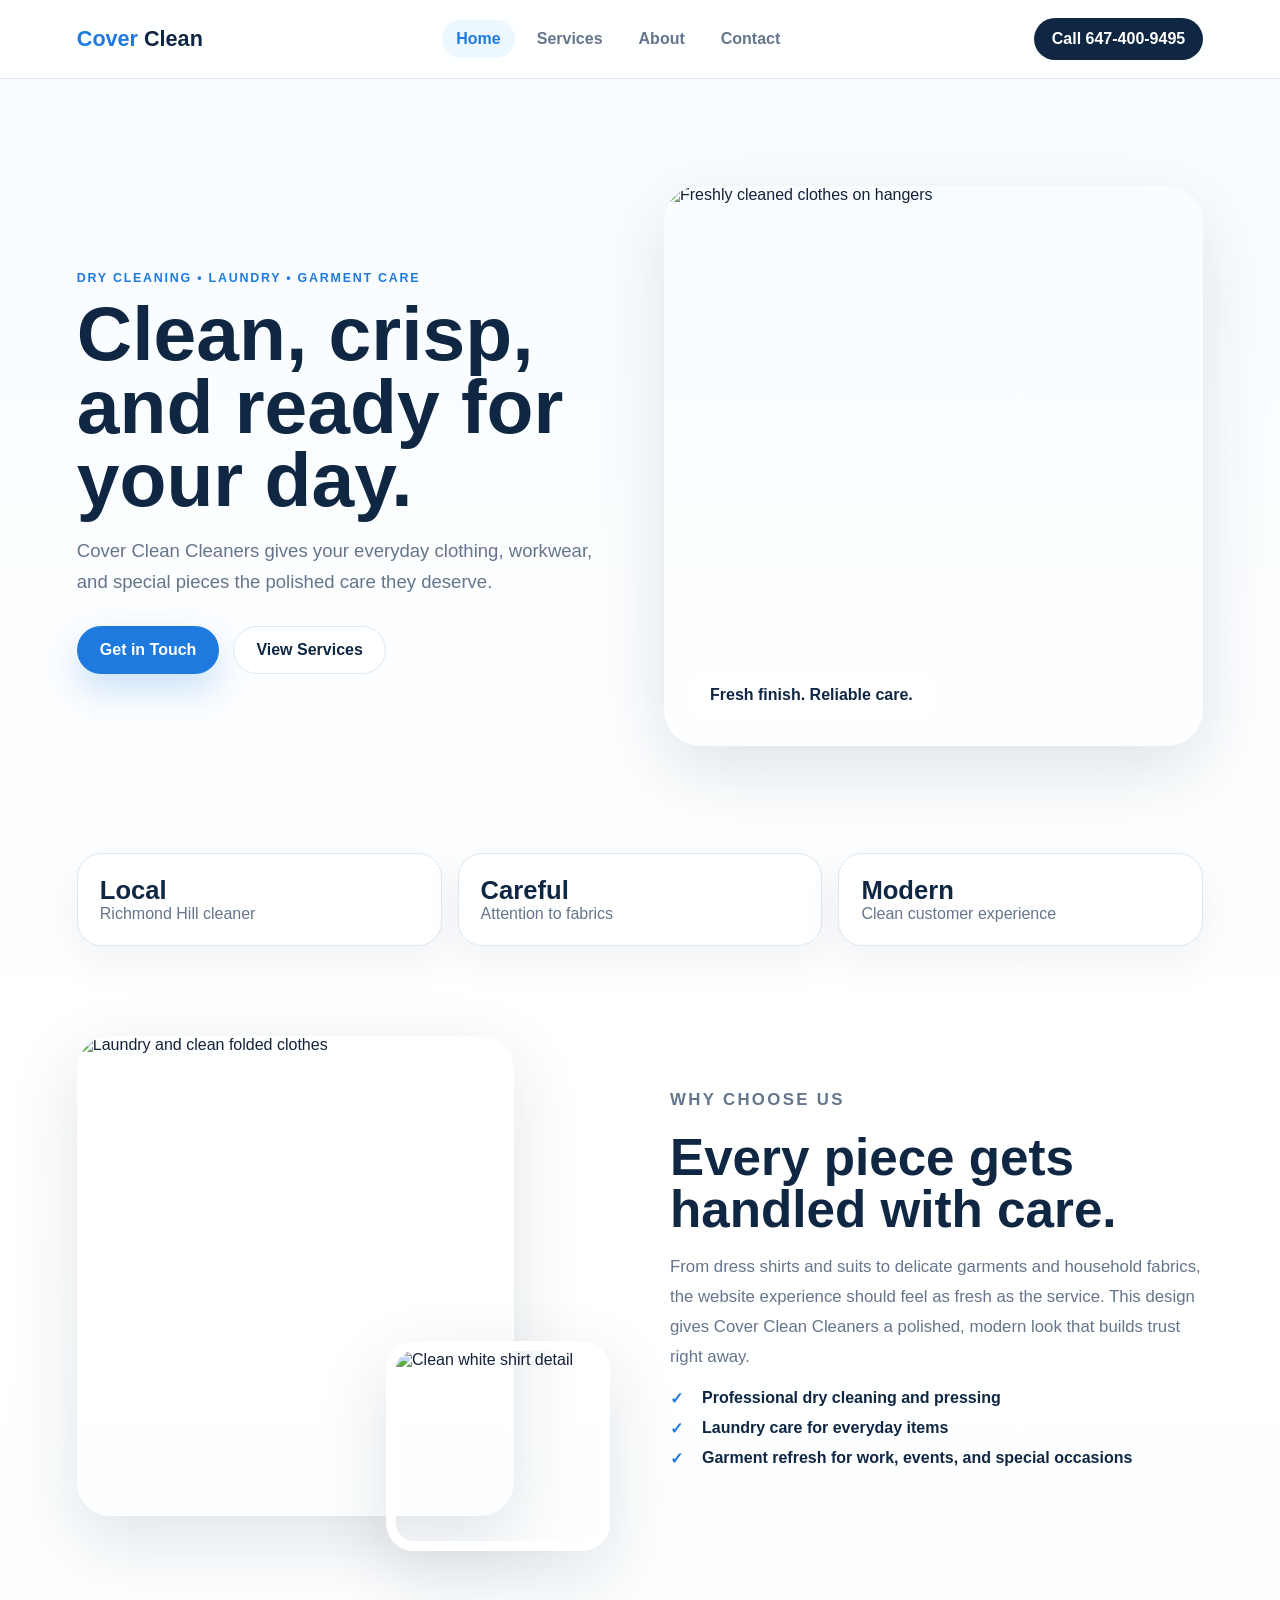
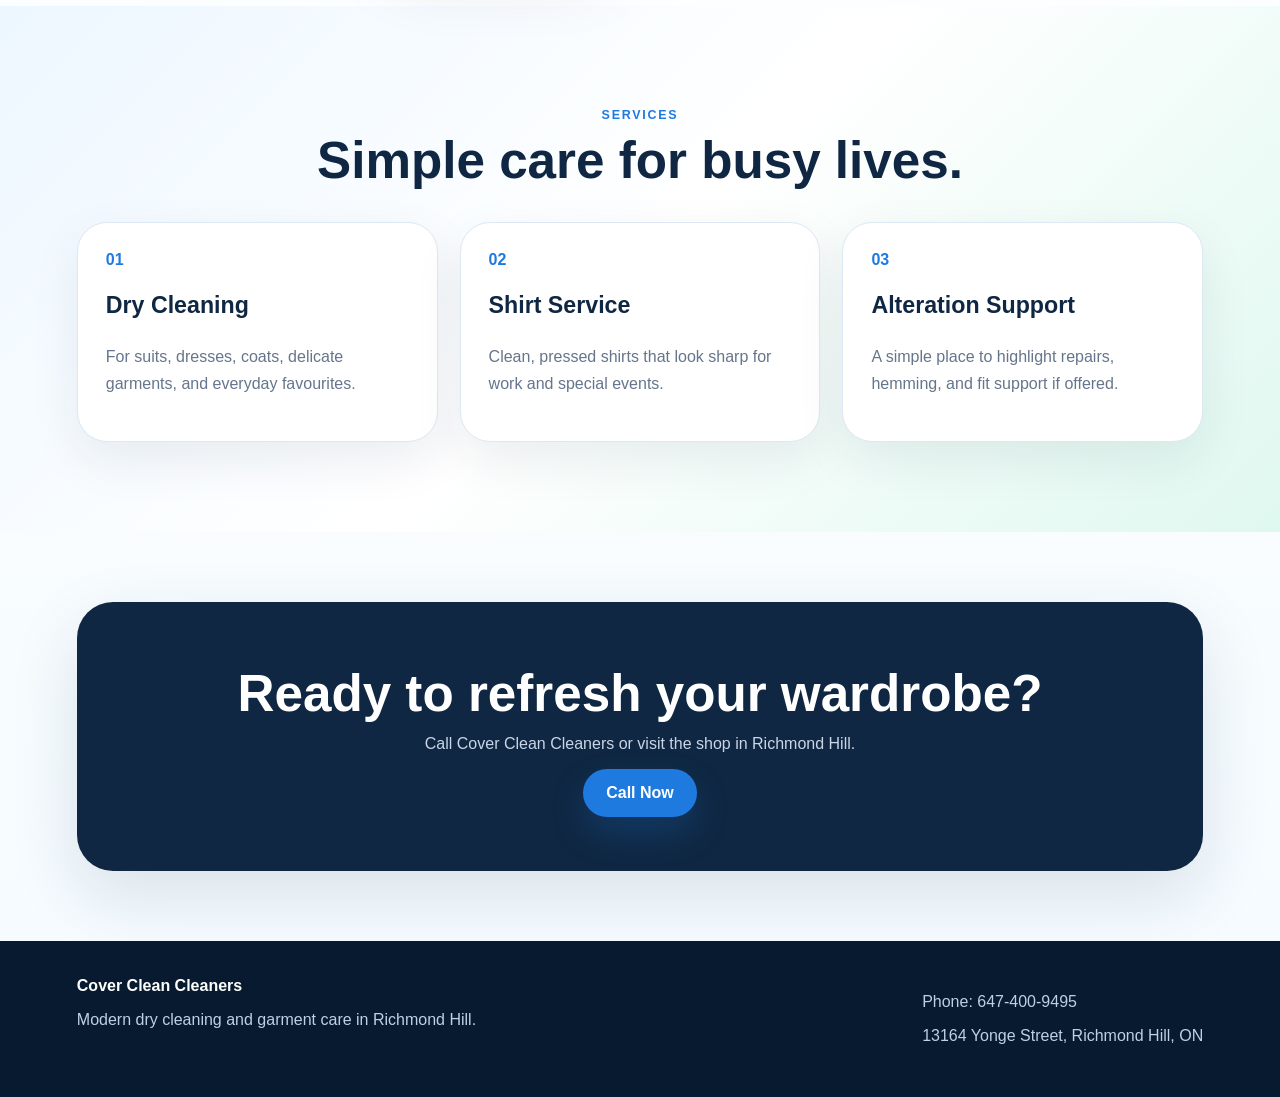
==== index.html @ ee986e26 "Add files via upload" ====
<!DOCTYPE html>
<html lang="en">
<head>
  <meta charset="UTF-8" />
  <meta name="viewport" content="width=device-width, initial-scale=1.0" />
  <title>Cover Clean Cleaners | Modern Dry Cleaning in Richmond Hill</title>
  <link rel="preconnect" href="https://images.unsplash.com">
  <link rel="stylesheet" href="styles.css" />
  <script defer src="script.js"></script>
</head>
<body>
  <header class="site-header">
    <a class="logo" href="index.html"><span>Cover</span> Clean</a>
    <button class="menu-toggle" aria-label="Open menu">☰</button>
    <nav class="nav">
      <a href="index.html" class="active">Home</a>
      <a href="services.html">Services</a>
      <a href="about.html">About</a>
      <a href="contact.html">Contact</a>
    </nav>
    <a class="header-call" href="tel:+16474009495">Call 647-400-9495</a>
  </header>

  <main>
    <section class="hero">
      <div class="hero-text reveal">
        <p class="eyebrow">Dry Cleaning • Laundry • Garment Care</p>
        <h1>Clean, crisp, and ready for your day.</h1>
        <p class="hero-copy">Cover Clean Cleaners gives your everyday clothing, workwear, and special pieces the polished care they deserve.</p>
        <div class="hero-actions">
          <a class="btn primary" href="contact.html">Get in Touch</a>
          <a class="btn secondary" href="services.html">View Services</a>
        </div>
      </div>
      <div class="hero-card reveal">
        <img src="https://images.unsplash.com/photo-1617127365659-c47fa864d8bc?auto=format&fit=crop&w=1000&q=80" alt="Freshly cleaned clothes on hangers">
        <div class="floating-note">Fresh finish. Reliable care.</div>
      </div>
    </section>

    <section class="trust-strip reveal">
      <div><strong>Local</strong><span>Richmond Hill cleaner</span></div>
      <div><strong>Careful</strong><span>Attention to fabrics</span></div>
      <div><strong>Modern</strong><span>Clean customer experience</span></div>
    </section>

    <section class="section two-column">
      <div class="image-stack reveal">
        <img class="main-img" src="https://images.unsplash.com/photo-1604335399105-a0c585fd81a1?auto=format&fit=crop&w=1000&q=80" alt="Laundry and clean folded clothes">
        <img class="small-img" src="https://images.unsplash.com/photo-1595341888016-a392ef81b7de?auto=format&fit=crop&w=700&q=80" alt="Clean white shirt detail">
      </div>
      <div class="content reveal">
        <p class="eyebrow">Why choose us</p>
        <h2>Every piece gets handled with care.</h2>
        <p>From dress shirts and suits to delicate garments and household fabrics, the website experience should feel as fresh as the service. This design gives Cover Clean Cleaners a polished, modern look that builds trust right away.</p>
        <ul class="check-list">
          <li>Professional dry cleaning and pressing</li>
          <li>Laundry care for everyday items</li>
          <li>Garment refresh for work, events, and special occasions</li>
        </ul>
      </div>
    </section>

    <section class="section services-preview">
      <div class="section-heading reveal">
        <p class="eyebrow">Services</p>
        <h2>Simple care for busy lives.</h2>
      </div>
      <div class="cards">
        <article class="service-card reveal"><span>01</span><h3>Dry Cleaning</h3><p>For suits, dresses, coats, delicate garments, and everyday favourites.</p></article>
        <article class="service-card reveal"><span>02</span><h3>Shirt Service</h3><p>Clean, pressed shirts that look sharp for work and special events.</p></article>
        <article class="service-card reveal"><span>03</span><h3>Alteration Support</h3><p>A simple place to highlight repairs, hemming, and fit support if offered.</p></article>
      </div>
    </section>

    <section class="cta reveal">
      <h2>Ready to refresh your wardrobe?</h2>
      <p>Call Cover Clean Cleaners or visit the shop in Richmond Hill.</p>
      <a class="btn primary" href="tel:+16474009495">Call Now</a>
    </section>
  </main>

  <footer>
    <div><strong>Cover Clean Cleaners</strong><p>Modern dry cleaning and garment care in Richmond Hill.</p></div>
    <div><p>Phone: <a href="tel:+16474009495">647-400-9495</a></p><p>13164 Yonge Street, Richmond Hill, ON</p></div>
  </footer>
</body>
</html>
---- styles.css ----
:root{--navy:#0f2742;--blue:#1f7ae0;--sky:#edf7ff;--mint:#dff8ef;--text:#132238;--muted:#65758b;--white:#fff;--line:#dce8f3;--shadow:0 24px 70px rgba(15,39,66,.12)}*{box-sizing:border-box}body{margin:0;font-family:Inter,Arial,sans-serif;background:linear-gradient(180deg,#f8fcff 0%,#fff 45%,#f4fbff 100%);color:var(--text)}a{color:inherit;text-decoration:none}img{max-width:100%;display:block}.site-header{position:sticky;top:0;z-index:20;display:flex;align-items:center;gap:24px;justify-content:space-between;padding:18px 6%;background:rgba(255,255,255,.86);backdrop-filter:blur(18px);border-bottom:1px solid var(--line)}.logo{font-weight:900;font-size:1.35rem;color:var(--navy)}.logo span{color:var(--blue)}.nav{display:flex;gap:8px;align-items:center}.nav a{padding:10px 14px;border-radius:999px;color:var(--muted);font-weight:700}.nav a:hover,.nav a.active{background:var(--sky);color:var(--blue)}.header-call{background:var(--navy);color:#fff;padding:12px 18px;border-radius:999px;font-weight:800}.menu-toggle{display:none;border:0;background:var(--sky);border-radius:12px;padding:10px 12px;font-size:1.2rem}.hero{min-height:86vh;display:grid;grid-template-columns:1fr 1fr;gap:48px;align-items:center;padding:70px 6%}.eyebrow{text-transform:uppercase;letter-spacing:.14em;color:var(--blue);font-weight:900;font-size:.78rem}.hero h1,.page-hero h1{font-size:clamp(2.7rem,6vw,5.8rem);line-height:.95;margin:12px 0;color:var(--navy)}.hero-copy,.page-hero p{font-size:1.16rem;color:var(--muted);line-height:1.7;max-width:620px}.hero-actions{display:flex;gap:14px;flex-wrap:wrap;margin-top:28px}.btn{display:inline-flex;align-items:center;justify-content:center;border-radius:999px;padding:14px 22px;font-weight:900;border:1px solid transparent;transition:.25s}.btn:hover{transform:translateY(-2px)}.btn.primary{background:var(--blue);color:#fff;box-shadow:0 16px 35px rgba(31,122,224,.22)}.btn.secondary{background:#fff;border-color:var(--line);color:var(--navy)}.hero-card{position:relative;border-radius:36px;overflow:hidden;box-shadow:var(--shadow);transform:rotate(1deg)}.hero-card img{height:560px;width:100%;object-fit:cover}.floating-note{position:absolute;left:24px;bottom:24px;background:rgba(255,255,255,.92);backdrop-filter:blur(10px);padding:18px 22px;border-radius:22px;font-weight:900;color:var(--navy)}.trust-strip{margin:0 6%;display:grid;grid-template-columns:repeat(3,1fr);gap:16px}.trust-strip div{background:#fff;border:1px solid var(--line);border-radius:24px;padding:22px;box-shadow:0 14px 40px rgba(15,39,66,.06)}.trust-strip strong{display:block;font-size:1.6rem;color:var(--navy)}.trust-strip span{color:var(--muted)}.section{padding:90px 6%}.two-column{display:grid;grid-template-columns:1fr 1fr;gap:60px;align-items:center}.reverse{grid-template-columns:1fr 1fr}.content h2,.section-heading h2,.cta h2{font-size:clamp(2rem,4vw,3.6rem);line-height:1;margin:12px 0;color:var(--navy)}.content p{color:var(--muted);line-height:1.8;font-size:1.05rem}.image-stack{position:relative}.main-img{border-radius:34px;box-shadow:var(--shadow);height:480px;width:82%;object-fit:cover}.small-img{position:absolute;right:0;bottom:-35px;width:42%;height:210px;object-fit:cover;border:10px solid #fff;border-radius:28px;box-shadow:var(--shadow)}.check-list{padding:0;list-style:none}.check-list li{margin:12px 0;padding-left:32px;position:relative;color:var(--navy);font-weight:700}.check-list li:before{content:'✓';position:absolute;left:0;color:var(--blue);font-weight:900}.services-preview{background:linear-gradient(135deg,var(--sky),#fff,var(--mint))}.section-heading{text-align:center;max-width:760px;margin:0 auto 36px}.cards,.service-grid{display:grid;grid-template-columns:repeat(3,1fr);gap:22px}.service-card,.large-card,.contact-card,.contact-form{background:#fff;border:1px solid var(--line);border-radius:30px;padding:28px;box-shadow:0 18px 50px rgba(15,39,66,.08)}.service-card span{font-weight:900;color:var(--blue)}.service-card h3,.large-card h3{font-size:1.45rem;color:var(--navy)}.service-card p,.large-card p,.contact-card p,.form-note{color:var(--muted);line-height:1.7}.cta{margin:70px 6%;padding:54px;border-radius:36px;text-align:center;background:var(--navy);color:#fff;box-shadow:var(--shadow)}.cta h2{color:#fff}.cta p{color:#c9d6e8}.page-hero{padding:90px 6% 40px;text-align:center}.page-hero p{margin-left:auto;margin-right:auto}.large-card img{height:250px;width:100%;object-fit:cover;border-radius:22px;margin-bottom:18px}.service-grid{grid-template-columns:repeat(2,1fr)}.rounded-photo img{border-radius:36px;height:520px;width:100%;object-fit:cover;box-shadow:var(--shadow)}.mini-stats{display:grid;grid-template-columns:repeat(3,1fr);gap:14px;margin-top:28px}.mini-stats div{background:var(--sky);border-radius:20px;padding:18px}.mini-stats strong{display:block;color:var(--blue);font-size:1.5rem}.mini-stats span{font-size:.9rem;color:var(--navy);font-weight:800}.contact-layout{display:grid;grid-template-columns:.85fr 1.15fr;gap:30px}.contact-form{display:grid;gap:16px}.contact-form label{display:grid;gap:8px;font-weight:800;color:var(--navy)}input,textarea{width:100%;border:1px solid var(--line);border-radius:16px;padding:14px;font:inherit;background:#f8fcff}footer{display:flex;justify-content:space-between;gap:24px;padding:36px 6%;background:#071a2f;color:#fff}footer p{color:#bdd0e4}.reveal{opacity:1;transform:none;animation:softReveal .7s ease both}.reveal:nth-child(2){animation-delay:.08s}.reveal:nth-child(3){animation-delay:.14s} softReveal{from{opacity:0;transform:translateY(18px)}to{opacity:1;transform:translateY(0)}}@media(max-width:850px){.menu-toggle{display:block}.nav{display:none;position:absolute;top:72px;left:6%;right:6%;background:#fff;border:1px solid var(--line);border-radius:22px;padding:14px;box-shadow:var(--shadow);flex-direction:column}.nav.open{display:flex}.header-call{display:none}.hero,.two-column,.contact-layout{grid-template-columns:1fr}.hero{padding-top:38px}.hero-card img{height:390px}.trust-strip,.cards,.service-grid,.mini-stats{grid-template-columns:1fr}.main-img{width:100%}.small-img{position:relative;width:70%;bottom:auto;margin:-60px 0 0 auto}footer{flex-direction:column}.site-header{padding:14px 5%}}
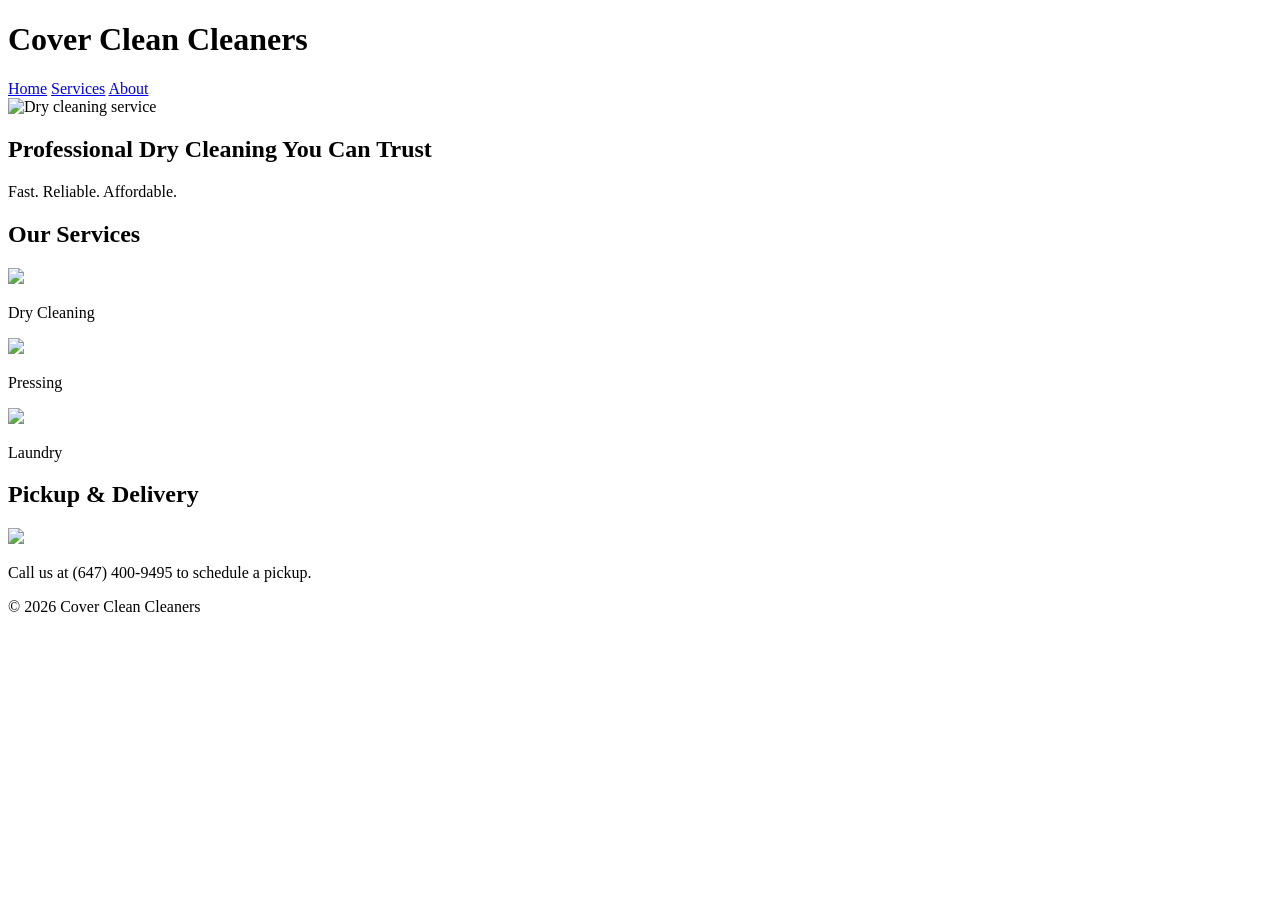
==== commit 9f41aaa6: "Update index.html" ====
--- a/index.html
+++ b/index.html
@@ -1,88 +1,58 @@
 <!DOCTYPE html>
 <html lang="en">
 <head>
-  <meta charset="UTF-8" />
-  <meta name="viewport" content="width=device-width, initial-scale=1.0" />
-  <title>Cover Clean Cleaners | Modern Dry Cleaning in Richmond Hill</title>
-  <link rel="preconnect" href="https://images.unsplash.com">
-  <link rel="stylesheet" href="styles.css" />
-  <script defer src="script.js"></script>
+  <meta charset="UTF-8">
+  <title>Cover Clean Cleaners</title>
+  <link rel="stylesheet" href="style.css">
 </head>
 <body>
-  <header class="site-header">
-    <a class="logo" href="index.html"><span>Cover</span> Clean</a>
-    <button class="menu-toggle" aria-label="Open menu">☰</button>
-    <nav class="nav">
-      <a href="index.html" class="active">Home</a>
-      <a href="services.html">Services</a>
-      <a href="about.html">About</a>
-      <a href="contact.html">Contact</a>
-    </nav>
-    <a class="header-call" href="tel:+16474009495">Call 647-400-9495</a>
-  </header>
 
-  <main>
-    <section class="hero">
-      <div class="hero-text reveal">
-        <p class="eyebrow">Dry Cleaning • Laundry • Garment Care</p>
-        <h1>Clean, crisp, and ready for your day.</h1>
-        <p class="hero-copy">Cover Clean Cleaners gives your everyday clothing, workwear, and special pieces the polished care they deserve.</p>
-        <div class="hero-actions">
-          <a class="btn primary" href="contact.html">Get in Touch</a>
-          <a class="btn secondary" href="services.html">View Services</a>
-        </div>
-      </div>
-      <div class="hero-card reveal">
-        <img src="https://images.unsplash.com/photo-1617127365659-c47fa864d8bc?auto=format&fit=crop&w=1000&q=80" alt="Freshly cleaned clothes on hangers">
-        <div class="floating-note">Fresh finish. Reliable care.</div>
-      </div>
-    </section>
+<header>
+  <h1>Cover Clean Cleaners</h1>
+  <nav>
+    <a href="index.html">Home</a>
+    <a href="services.html">Services</a>
+    <a href="about.html">About</a>
+  </nav>
+</header>
 
-    <section class="trust-strip reveal">
-      <div><strong>Local</strong><span>Richmond Hill cleaner</span></div>
-      <div><strong>Careful</strong><span>Attention to fabrics</span></div>
-      <div><strong>Modern</strong><span>Clean customer experience</span></div>
-    </section>
+<section class="hero">
+  <img src="https://images.unsplash.com/photo-1581578731548-c64695cc6952?q=80&w=1600" alt="Dry cleaning service">
+  <div class="hero-text">
+    <h2>Professional Dry Cleaning You Can Trust</h2>
+    <p>Fast. Reliable. Affordable.</p>
+  </div>
+</section>
 
-    <section class="section two-column">
-      <div class="image-stack reveal">
-        <img class="main-img" src="https://images.unsplash.com/photo-1604335399105-a0c585fd81a1?auto=format&fit=crop&w=1000&q=80" alt="Laundry and clean folded clothes">
-        <img class="small-img" src="https://images.unsplash.com/photo-1595341888016-a392ef81b7de?auto=format&fit=crop&w=700&q=80" alt="Clean white shirt detail">
-      </div>
-      <div class="content reveal">
-        <p class="eyebrow">Why choose us</p>
-        <h2>Every piece gets handled with care.</h2>
-        <p>From dress shirts and suits to delicate garments and household fabrics, the website experience should feel as fresh as the service. This design gives Cover Clean Cleaners a polished, modern look that builds trust right away.</p>
-        <ul class="check-list">
-          <li>Professional dry cleaning and pressing</li>
-          <li>Laundry care for everyday items</li>
-          <li>Garment refresh for work, events, and special occasions</li>
-        </ul>
-      </div>
-    </section>
+<section class="services-preview">
+  <h2>Our Services</h2>
 
-    <section class="section services-preview">
-      <div class="section-heading reveal">
-        <p class="eyebrow">Services</p>
-        <h2>Simple care for busy lives.</h2>
-      </div>
-      <div class="cards">
-        <article class="service-card reveal"><span>01</span><h3>Dry Cleaning</h3><p>For suits, dresses, coats, delicate garments, and everyday favourites.</p></article>
-        <article class="service-card reveal"><span>02</span><h3>Shirt Service</h3><p>Clean, pressed shirts that look sharp for work and special events.</p></article>
-        <article class="service-card reveal"><span>03</span><h3>Alteration Support</h3><p>A simple place to highlight repairs, hemming, and fit support if offered.</p></article>
-      </div>
-    </section>
+  <div class="card">
+    <img src="https://images.unsplash.com/photo-1604335399105-a0c585fd81a1?q=80&w=800">
+    <p>Dry Cleaning</p>
+  </div>
 
-    <section class="cta reveal">
-      <h2>Ready to refresh your wardrobe?</h2>
-      <p>Call Cover Clean Cleaners or visit the shop in Richmond Hill.</p>
-      <a class="btn primary" href="tel:+16474009495">Call Now</a>
-    </section>
-  </main>
+  <div class="card">
+    <img src="https://images.unsplash.com/photo-1590080877777-95c4e1c1c8c8?q=80&w=800">
+    <p>Pressing</p>
+  </div>
 
-  <footer>
-    <div><strong>Cover Clean Cleaners</strong><p>Modern dry cleaning and garment care in Richmond Hill.</p></div>
-    <div><p>Phone: <a href="tel:+16474009495">647-400-9495</a></p><p>13164 Yonge Street, Richmond Hill, ON</p></div>
-  </footer>
+  <div class="card">
+    <img src="https://images.unsplash.com/photo-1582735689369-4fe89db7114c?q=80&w=800">
+    <p>Laundry</p>
+  </div>
+
+</section>
+
+<section class="pickup">
+  <h2>Pickup & Delivery</h2>
+  <img src="https://images.unsplash.com/photo-1607082349566-187342175e2f?q=80&w=800">
+  <p>Call us at (647) 400-9495 to schedule a pickup.</p>
+</section>
+
+<footer>
+  <p>© 2026 Cover Clean Cleaners</p>
+</footer>
+
 </body>
 </html>
